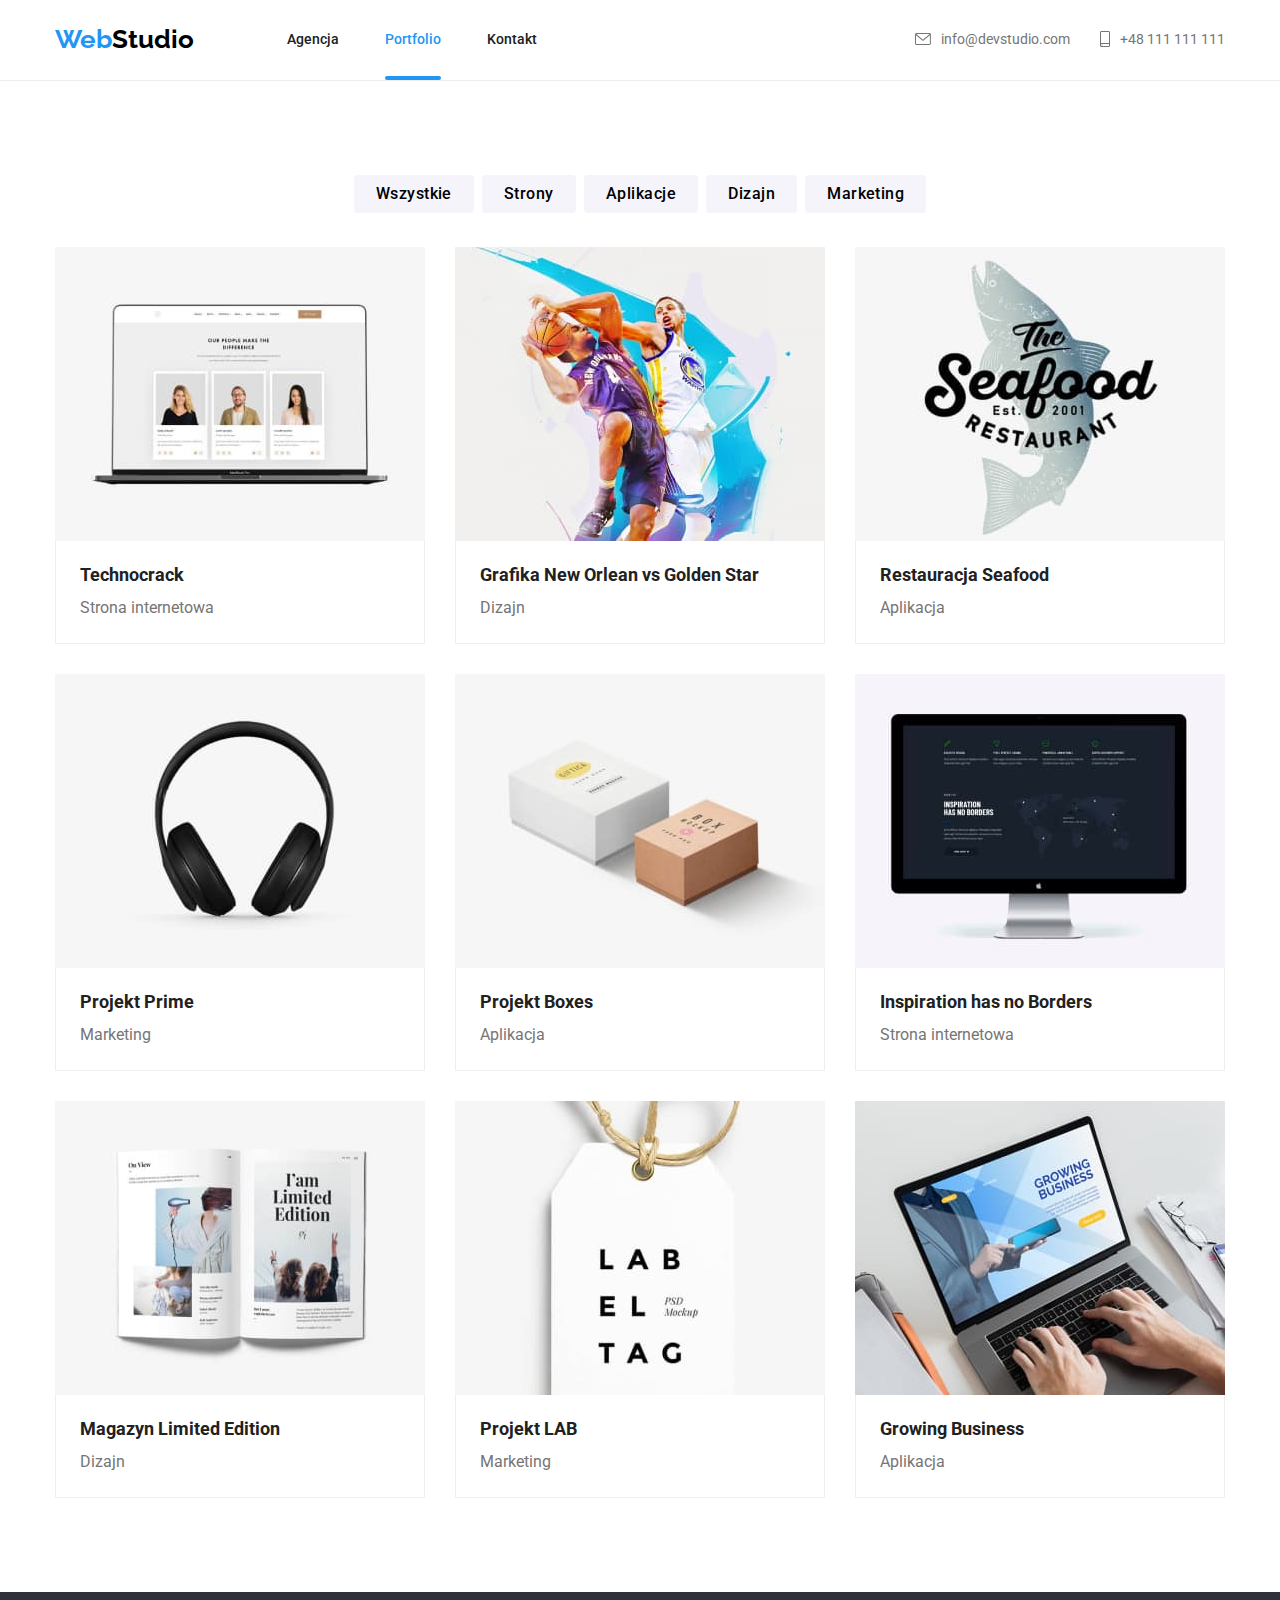
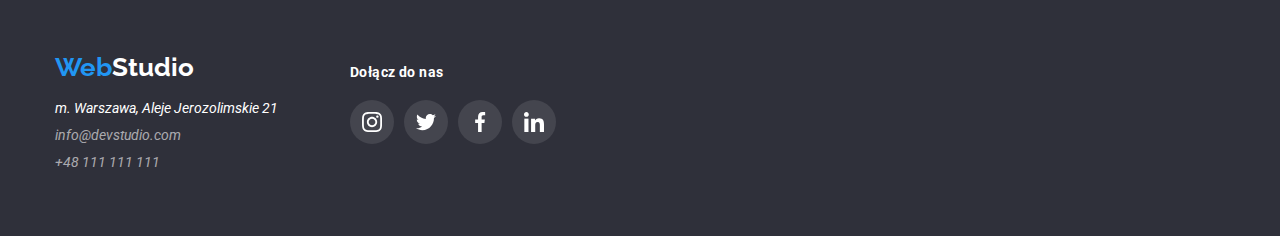
==== portfolio.html @ 13162926 "Copy previous repository" ====
<!DOCTYPE html>
<html lang="pl-PL">
  <head>
    <meta charset="UTF-8" />
    <meta http-equiv="X-UA-Compatible" content="IE=edge" />
    <meta name="viewport" content="width=device-width, initial-scale=1.0" />
    <link
      rel="stylesheet"
      href="https://cdnjs.cloudflare.com/ajax/libs/modern-normalize/1.0.0/modern-normalize.min.css"
    />
    <link rel="preconnect" href="https://fonts.googleapis.com" />
    <link rel="preconnect" href="https://fonts.gstatic.com" crossorigin />
    <link
      href="https://fonts.googleapis.com/css2?family=Raleway:wght@700&family=Roboto:wght@400;500;700;900&display=swap"
      rel="stylesheet"
    />
    <link rel="stylesheet" href="css/styles.css" />
    <title>Zadanie domowe #5- portfolio</title>
  </head>
  <body>
    <header class="header-class">
      <div class="container">
        <nav class="navigation">
          <ul class="links list">
            <li>
              <a class="logo" href="index.html"
                ><span class="first">Web</span
                ><span class="second">Studio</span></a
              >
            </li>
            <li class="links-item"><a href="index.html">Agencja</a></li>
            <li class="links-item">
              <a class="active" href="portfolio.html">Portfolio</a>
            </li>
            <li class="links-item"><a href="#">Kontakt</a></li>
          </ul>
        </nav>
        <div class="links header-adress">
          <a class="contact" href="mailto:info@devstudio.com">
            <svg class="icon" width="16" height="12">
              <use href="images/svg-icons/icons.svg#icon-envelope"></use>
            </svg>
            info@devstudio.com
          </a>
          <a class="contact" href="tel:+48111111111">
            <svg class="icon" width="10" height="16">
              <use href="images/svg-icons/icons.svg#icon-smartphone"></use>
            </svg>
            +48 111 111 111
          </a>
        </div>
      </div>
    </header>
    <main>
      <section class="references section">
        <div class="container">
          <div class="filter">
            <ul class="list">
              <li>
                <button class="buttons" type="button">Wszystkie</button>
              </li>
              <li>
                <button class="buttons" type="button">Strony</button>
              </li>
              <li>
                <button class="buttons" type="button">Aplikacje</button>
              </li>
              <li>
                <button class="buttons" type="button">Dizajn</button>
              </li>
              <li>
                <button class="buttons" type="button">Marketing</button>
              </li>
            </ul>
          </div>

          <!--Kolejne realizacje wraz z zdjęciami-->
          <div class="references-list">
            <ul class="list">
              <li>
                <figure>
                  <div class="box-hidden">
                  <img
                    src="images/portfolio/1.jpg"
                    alt="Strona internetowa Technocrack"
                    width="370"
                    height="294"
                  />
                  <p class="hidden">
                    Technocrack jest popularną platformą wykorzystywaną do
                    rozpowszechniania koronawirusa. Firmy wykorzystują tę
                    platformę do celów szpiegowskich i ataków na
                    niezabezpieczone serwery konkurencji
                  </p>
                  </div>
                  <figcaption>
                    <strong>Technocrack</strong>
                    <p>Strona internetowa</p>
                  </figcaption>
                </figure>
              </li>
              <li>
                <figure>
                  <div class="box-hidden">
                  <img
                    src="images/portfolio/2.jpg"
                    alt="Dizajn okładki"
                    width="370"
                    height="294"
                  />
                  <p class="hidden">
                    Technocrack jest popularną platformą wykorzystywaną do
                    rozpowszechniania koronawirusa. Firmy wykorzystują tę
                    platformę do celów szpiegowskich i ataków na
                    niezabezpieczone serwery konkurencji
                  </p>
                  </div>
                  <figcaption>
                    <strong>Grafika New Orlean vs Golden Star</strong>
                    <p>Dizajn</p>
                  </figcaption>
                </figure>
              </li>
              <li>
                <figure>
                  <div class="box-hidden">
                  <img
                    src="images/portfolio/3.jpg"
                    alt="Aplikacja"
                    width="370"
                    height="294"
                  />
                  <p class="hidden">
                    Technocrack jest popularną platformą wykorzystywaną do
                    rozpowszechniania koronawirusa. Firmy wykorzystują tę
                    platformę do celów szpiegowskich i ataków na
                    niezabezpieczone serwery konkurencji
                  </p>
                  </div>
                  <figcaption>
                    <strong>Restauracja Seafood</strong>
                    <p>Aplikacja</p>
                  </figcaption>
                </figure>
              </li>
              <li>
                <figure>
                  <div class="box-hidden">
                  <img
                    src="images/portfolio/4.jpg"
                    alt="Marketing"
                    width="370"
                    height="294"
                  />
                  <p class="hidden">
                    Technocrack jest popularną platformą wykorzystywaną do
                    rozpowszechniania koronawirusa. Firmy wykorzystują tę
                    platformę do celów szpiegowskich i ataków na
                    niezabezpieczone serwery konkurencji
                  </p>
                  </div>
                  <figcaption>
                    <strong>Projekt Prime</strong>
                    <p>Marketing</p>
                  </figcaption>
                </figure>
              </li>
              <li>
                <figure>
                  <div class="box-hidden">
                  <img
                    src="images/portfolio/5.jpg"
                    alt="Aplikacja"
                    width="370"
                    height="294"
                  />
                  <p class="hidden">
                    Technocrack jest popularną platformą wykorzystywaną do
                    rozpowszechniania koronawirusa. Firmy wykorzystują tę
                    platformę do celów szpiegowskich i ataków na
                    niezabezpieczone serwery konkurencji
                  </p>
                  </div>
                  <figcaption>
                    <strong>Projekt Boxes</strong>
                    <p>Aplikacja</p>
                  </figcaption>
                </figure>
              </li>
              <li>
                <figure>
                  <div class="box-hidden">
                  <img
                    src="images/portfolio/6.jpg"
                    alt="Strona internetowa Borders"
                    width="370"
                    height="294"
                  />
                  <p class="hidden">
                    Technocrack jest popularną platformą wykorzystywaną do
                    rozpowszechniania koronawirusa. Firmy wykorzystują tę
                    platformę do celów szpiegowskich i ataków na
                    niezabezpieczone serwery konkurencji
                  </p>
                  </div>
                  <figcaption>
                    <strong>Inspiration has no Borders</strong>
                    <p>Strona internetowa</p>
                  </figcaption>
                </figure>
              </li>
              <li>
                <figure>
                  <div class="box-hidden">
                  <img
                    src="images/portfolio/7.jpg"
                    alt="Dizajn magazynu"
                    width="370"
                    height="294"
                  />
                  <p class="hidden">
                    Technocrack jest popularną platformą wykorzystywaną do
                    rozpowszechniania koronawirusa. Firmy wykorzystują tę
                    platformę do celów szpiegowskich i ataków na
                    niezabezpieczone serwery konkurencji
                  </p>
                  </div>
                  <figcaption>
                    <strong>Magazyn Limited Edition</strong>
                    <p>Dizajn</p>
                  </figcaption>
                </figure>
              </li>
              <li>
                <figure>
                  <div class="box-hidden">
                  <img
                    src="images/portfolio/8.jpg"
                    alt="Marketing LAB"
                    width="370"
                    height="294"
                  />
                  <p class="hidden">
                    Technocrack jest popularną platformą wykorzystywaną do
                    rozpowszechniania koronawirusa. Firmy wykorzystują tę
                    platformę do celów szpiegowskich i ataków na
                    niezabezpieczone serwery konkurencji
                  </p>
                  </div>
                  <figcaption>
                    <strong>Projekt LAB</strong>
                    <p>Marketing</p>
                  </figcaption>
                </figure>
              </li>
              <li>
                <figure>
                  <div class="box-hidden">
                  <img
                    src="images/portfolio/9.jpg"
                    alt="Aplikacja biznes"
                    width="370"
                    height="294"
                  />
                  <p class="hidden">
                    Technocrack jest popularną platformą wykorzystywaną do
                    rozpowszechniania koronawirusa. Firmy wykorzystują tę
                    platformę do celów szpiegowskich i ataków na
                    niezabezpieczone serwery konkurencji
                  </p>
                  </div>
                  <figcaption>
                    <strong>Growing Business</strong>
                    <p>Aplikacja</p>
                  </figcaption>
                </figure>
              </li>
            </ul>
          </div>
        </div>
      </section>
    </main>
    <footer class="foot">
      <div class="container">
        <div class="adress-container">
          <a class="logo" href="index.html"
            ><span class="first">Web</span><span class="second">Studio</span></a
          >
          <address class="links">
            <ul class="list">
              <li>
                <a
                  class="destination"
                  href="https://goo.gl/maps/p25ySm6ebSeNZqWq9"
                  target="_blank"
                  >m. Warszawa, Aleje Jerozolimskie 21</a
                >
              </li>
              <li>
                <a class="contact" href="mailto:info@devstudio.com"
                  >info@devstudio.com</a
                >
              </li>
              <li>
                <a class="contact" href="tel:+48111111111">+48 111 111 111</a>
              </li>
            </ul>
          </address>
        </div>
        <div class="social-container">
          <h3>Dołącz do nas</h3>
          <ul class="list social-list">
            <li class="social-links">
              <a class="social-link" href="#">
                <svg class="social-icon" width="20" height="20">
                  <use href="images/svg-icons/icons.svg#icon-instagram"></use>
                </svg>
              </a>
            </li>
            <li class="social-links">
              <a class="social-link" href="#">
                <svg class="social-icon" width="20" height="20">
                  <use href="images/svg-icons/icons.svg#icon-twitter"></use>
                </svg>
              </a>
            </li>
            <li class="social-links">
              <a class="social-link" href="#">
                <svg class="social-icon" width="20" height="20">
                  <use href="images/svg-icons/icons.svg#icon-facebook"></use>
                </svg>
              </a>
            </li>
            <li class="social-links">
              <a class="social-link" href="#">
                <svg class="social-icon" width="20" height="20">
                  <use href="images/svg-icons/icons.svg#icon-linkedin"></use>
                </svg>
              </a>
            </li>
          </ul>
        </div>
      </div>
    </footer>
  </body>
</html>
---- css/styles.css ----
/* 
    Reguły czcionek:
     font-family: 'Raleway', sans-serif;
     font-family: 'Roboto', sans-serif;
*/
/* Variables CSS*/
:root {
  --main-txt-color: rgba(33, 33, 33, 1);
  --buttons-first-color: rgba(245, 244, 250, 1);
  --main-color: rgba(33, 150, 243, 1);
  --logo-white-color: rgba(255, 255, 255, 1);
  --logo-dark-color: rgba(0, 0, 0, 1);
  --dark-motive: rgba(47, 48, 58, 1);
  --team-bg-color: rgba(245, 244, 250, 1);
  --footer-links-color: rgba(255, 255, 255, 0.6);
  --nav-second-color: rgba(117, 117, 117, 1);
  --line-height-small: 1.172;
  --line-height-big: 1.714;
}
/* General body styling*/
body {
  font-family: "Roboto", sans-serif;
  color: var(--main-txt-color);
}
/*
*,
*::after,
*::before{
  margin: 0;
  padding: 0;
*/
h1,
h2,
h3,
h4,
h5,
h6 {
  margin: 0;
  padding: 0;
}
dl,
dt,
dd {
  margin: 0;
  padding: 0;
}
ul,
ol,
figure,
figcaption {
  margin: 0;
  padding: 0;
}
p {
  padding: 0;
  margin: 0;
}
img {
  display: block;
}
.list {
  list-style: none;
}
.link {
  text-decoration: none;
}

/* =========================== kontenery ============================= */
.container {
  width: 1200px;
  padding: 0 15px;
  display: flex;
  align-items: center;
  margin: 0 auto;
}
.section {
  padding: 94px 0;
}
.navigation .links {
  display: flex;
  align-items: center;
}
header .container {
  padding-top: 24px;
  padding-bottom: 25px;
}
.header-class {
  border-bottom: 1px solid #ececec;
}

.links .logo {
  margin-right: 93px;
}
.links .links-item:not(:last-child) {
  margin-right: 46px;
}
.order .container {
  flex-direction: column;
  text-align: center;
}
.order h1 {
  margin-bottom: 30px;
  width: 696px;
}
.order {
  padding: 200px 0;
}
/* ========= Description container ======= */

.description .container dl {
  display: flex;
  justify-content: space-between;
  width: inherit;
}
.container-secondary {
  width: 270px;
}
.description .container-secondary dt {
  margin-bottom: 10px;
}

/* ====== END ======= */

/* ============= About us container ======= */

.about-us .container {
  flex-direction: column;
  align-items: center;
}

.about-us .container .list {
  display: flex;
  margin-top: 50px;
  justify-content: space-between;
  width: inherit;
}
/* ====== END ======= */

/* ==============  Team container ================= */
.team .container {
  flex-direction: column;
  align-items: center;
}
.team .container .team-list {
  display: flex;
  justify-content: space-between;
  margin-top: 50px;
  width: inherit;
  padding: inherit;
}

.team .container .list li {
  background-color: var(--logo-white-color);
  width: 270px;
}
.team .container figcaption {
  padding: 30px 0 0 0;
  text-align: center;
}
.team .container p {
  margin-top: 10px;
}
/* ========== Team container END ======= */

/* ============ References ============ */
.references .container {
  flex-direction: column;
}
.references-list ul {
  display: flex;
  flex-wrap: wrap;
  margin-left: -30px;
  margin-top: -30px;
}
.references-list li {
  margin-left: 30px;
  margin-top: 30px;
  flex-basis: calc(100% / 3 - 30px);
  transition: box-shadow 250ms cubic-bezier(0.4, 0, 0.2, 1);
}
.references-list li:hover {
  box-shadow: 1px 4px 6px 0px rgba(0, 0, 0, 0.16),
    0px 4px 4px 0px rgba(0, 0, 0, 0.06), 0px 1px 1px 0px rgba(0, 0, 0, 0.12);
}
.references .filter ul {
  margin-bottom: 34px;
  width: 572px;
}
.references .filter li:not(:last-of-type) {
  margin-right: 8px;
}
.references .filter .buttons {
  padding: 6px 22px;
  border-radius: 4px;
  border: 0;
}
.references-list figcaption {
  border: 1px solid #eeeeee;
  padding: 20px 24px;
  margin-top: -0.3em;
}

/* ===================== Header ============ */

.header-adress {
  margin-left: auto;
  display: flex;
}
.header-adress a:first-child {
  margin-right: 30px;
}
.header-adress svg {
  margin-right: 10px;
}
.header-adress .contact {
  display: flex;
  flex-direction: row;
  align-items: center;
  fill: rgba(117, 117, 117, 1);
  transition: fill 250ms cubic-bezier(0.4, 0, 0.2, 1);
}
.header-adress .contact:hover,
.header-adress .contact:focus {
  fill: var(--main-color);
}

/* ==================== FOoter =============== */

.foot .container {
  flex-direction: row;
  align-items: flex-start;
  padding-top: 60px;
  padding-bottom: 60px;
}
.foot .container .links {
  margin-top: 11px;
}
.social-container {
  display: flex;
  flex-direction: column;
  justify-content: center;
  margin: 12px 0 0 72px;
}
.social-container .social-list {
  padding: 0;
  margin-top: 20px;
}
.social-container .social-list .social-link {
  fill: var(--logo-white-color);
  background-color: rgba(255, 255, 255, 0.1);
  transition: fill 250ms cubic-bezier(0.4, 0, 0.2, 1),
    background-color 250ms cubic-bezier(0.4, 0, 0.2, 1);
}
.social-container .social-list .social-link:hover,
.social-container .social-list .social-link:focus {
  fill: var(--logo-white-color);
  background-color: var(--main-color);
  outline: none;
}
/* ================ Portfolio Styling =======*/
.filter .list,
.references-list .list {
  display: flex;
  justify-content: center;
}

/* Buttons styling */

.buttons {
  background-color: var(--buttons-first-color);
  font-family: "Roboto", sans-serif;
  font-size: 16px;
  font-weight: 500;
  line-height: 1.625;
  letter-spacing: 0.03em;
  transition: color 250ms cubic-bezier(0.4, 0, 0.2, 1),
    box-shadow 250ms cubic-bezier(0.4, 0, 0.2, 1),
    background-color 250ms cubic-bezier(0.4, 0, 0.2, 1);
}

.buttons:hover,
.buttons:focus {
  background-color: var(--main-color);
  color: var(--buttons-first-color);
  box-shadow: 0px 2px 2px 0px rgba(0, 0, 0, 0.12),
    0px 1px 2px 0px rgba(0, 0, 0, 0.08), 0px 3px 1px 0px rgba(0, 0, 0, 0.1);

  cursor: pointer;
  outline: none;
}
.order .buttons {
  background-color: var(--main-color);
  color: var(--logo-white-color);
  font-weight: 700;
  line-height: 1.875;
  width: 200px;
  border-radius: 4px;
  border: 0;
  padding: 10px 41px;
  letter-spacing: 0.06em;
  transition: color 250ms cubic-bezier(0.4, 0, 0.2, 1),
    background-color 250ms cubic-bezier(0.4, 0, 0.2, 1);
}
.order button:hover {
  background-color: var(--buttons-first-color);
  color: var(--main-txt-color);
}

/*                                             links styling                               */
/* logo */
.navigation .links .logo,
.foot .logo,
.navigation .links .logo:visited {
  font-family: "Raleway", sans-serif;
  font-weight: 700;
  font-size: 26px;
  line-height: 1.174;
  text-decoration: none;
}
.logo .first {
  color: var(--main-color);
}
.navigation .logo .second {
  color: var(--logo-dark-color);
}
.foot .logo .second {
  color: var(--logo-white-color);
}
/*                                  links                          */
/* main and head */

.links a {
  text-decoration: none;
  color: var(--main-txt-color);
  font-size: 14px;
  transition: color 250ms cubic-bezier(0.4, 0, 0.2, 1);
}
.navigation .links {
  line-height: var(--line-height-small);
  font-weight: 500;
}
.links .contact {
  color: var(--nav-second-color);
}

/* footer */
.foot .links {
  line-height: var(--line-height-big);
}
.foot .destination {
  text-decoration: none;
  color: var(--logo-white-color);
}

.foot .contact {
  color: var(--footer-links-color);
}
/* Hover and Focus*/
.links a:hover,
.links a:focus {
  color: var(--main-color);
  outline: none;
}

/*                                       Background colors                                  */

.navigation {
  background-color: var(--logo-white-color);
}
.order,
.foot {
  background-color: var(--dark-motive);
}
.team {
  background-color: var(--team-bg-color);
}
.order {
  background-image: linear-gradient(
      rgba(47, 48, 58, 0.4),
      rgba(47, 48, 58, 0.4)
    ),
    url("../images/studio/background.jpg");
  background-size: contain;
  background-repeat: no-repeat;
  background-position: 50% 50%;
}
/*                                        Fonts                                           */
/* H1 */
.order h1 {
  font-size: 44px;
  font-weight: 900;
  line-height: 1.364;
  color: var(--logo-white-color);
  letter-spacing: 0.06em;
}
.foot h3 {
  color: var(--logo-white-color);
  font-size: 14px;
  font-weight: 700;
  line-height: 1.143;
  letter-spacing: 0.03em;
  text-align: left;
}
/* section description */
.description {
  font-size: 14px;
}
.description dt {
  font-weight: 700;
  line-height: var(--line-height-small);
}
.description dd {
  line-height: var(--line-height-big);
  color: var(--nav-second-color);
  letter-spacing: 0.03em;
}
.description .icon-container {
  background-color: var(--team-bg-color);
  text-align: center;
  padding: 25px 0;
  margin-bottom: 30px;
}
.description {
  padding-bottom: 0;
}

/* aboout us */
.about-us h2,
.team h2,
.customers h2 {
  font-size: 36px;
  font-weight: 700;
  line-height: var(--line-height-small);
}
.about-us-list {
  width: inherit;
  padding: inherit;
}
/* team */
.team figcaption {
  line-height: var(--line-height-small);
  color: var(--nav-second-color);
}
.team strong {
  font-weight: 500;
  color: var(--main-txt-color);
}
.team figcaption a {
  display: block;
}
.team .team-list > li {
  box-shadow: 0 1px 3px 0 rgba(0, 0, 0, 0.12), 0 1px 1px 0 rgba(0, 0, 0, 0.14),
    0 1px 2px 0 rgba(0, 0, 0, 0.2);
}
/* References-list*/
.references-list p {
  line-height: 1.875;
  color: var(--nav-second-color);
}
.references-list strong {
  line-height: 2;
  font-size: 18px;
}

/* ========================== Social Links ================== */
.social-list {
  display: flex;
  align-items: center;
  justify-content: space-between;
  padding: 16px 32px 18px 32px;
}
.social-links {
  display: flex;
  align-items: center;
  justify-content: center;
}
.social-link {
  display: flex;
  width: 44px;
  height: 44px;
  border-radius: 50%;
  background-color: rgba(255, 255, 255, 1);
  align-items: center;
  justify-content: center;
  fill: rgba(175, 177, 184, 1);
  transition: fill 200ms cubic-bezier(0.4, 0, 0.2, 1),
    background-color 250ms cubic-bezier(0.4, 0, 0.2, 1);
}
.social-links:not(:first-of-type) {
  margin-left: 10px;
}
.social-link:hover,
.social-link:focus {
  background-color: rgba(33, 150, 243, 1);
  fill: rgba(255, 255, 255, 1);
}
/* ======================== end social links ================= */

/* ============================ CUSTOMER STYLING ============================ */

.customers .container {
  flex-direction: column;
  align-items: center;
}
.customers-list {
  display: flex;
  justify-content: space-between;
  width: inherit;
  padding: inherit;
  margin-top: 50px;
}
.customers-link {
  display: flex;
  width: 170px;
  height: 92px;
  border: 1px solid rgba(175, 177, 184, 1);
  border-radius: 3px;
  padding: 16px 32px;
  fill: rgba(175, 177, 184, 1);
  transition: fill 250ms cubic-bezier(0.4, 0, 0.2, 1),
    border 250ms cubic-bezier(0.4, 0, 0.2, 1);
}
.customers-link:hover,
.customers-link:focus {
  fill: var(--main-color);
  border: 1px solid var(--main-color);
  outline: none;
}
/* ============================== Positioning Elements ========================== */

/* --------- Czym się zajmujemy ------- */

.about-us-list li {
  position: relative;
}

.about-us-list .label {
  position: absolute;
  text-transform: uppercase;
  font-size: 14px;
  font-weight: 700;
  line-height: 1.143;
  letter-spacing: 0.03em;
  text-align: center;
  bottom: 0;
  width: 100%;
  padding: 27px 0;
  color: #fff;
  background-color: rgba(47, 48, 58, 0.8);
}

/* ---------- Navigation section --------- */
.navigation .links-item .active {
  color: var(--main-color);
  display: block;
  position: relative;
}
.navigation .links-item .active::after {
  content: "";
  height: 4px;
  width: 100%;
  background-color: var(--main-color);
  display: block;
  position: absolute;
  bottom: -33px;
  border-radius: 2px;
}
/* ---------- Navigation section end------ */

/* --------- Hidden references descr ---- */

.box-hidden .hidden {
  height: 100%;
  width: 100%;
  font-size: 18px;
  font-weight: 400;
  line-height: 1.555;
  letter-spacing: 0.03em;
  text-align: left;
  padding: 49px 45px 49px 24px;
  color: #fff;
  background-color: rgba(33, 150, 243, 0.9);
  transition: transform 250ms cubic-bezier(0.4, 0, 0.2, 1);
}
.box-hidden {
  display: block;
  height: 294px;
  overflow: hidden;
}
.references-list .list li:hover .hidden {
  transform: translatey(-100%);
}

/* ========================= MODAL BUTTON ================== */
.backdrop {
  width: 100%;
  background-color: rgba(0, 0, 0, 0.2);
  display: flex;
  position: fixed;
  left: 0;
  right: 0;
  top: 0;
  bottom: 0;
  transition: opacity 250ms cubic-bezier(0.4, 0, 0.2, 1);
}
.modal {
  width: 528px;
  min-height: 581px;
  border-radius: 4px;
  background-color: rgba(255, 255, 255, 1);
  margin: auto;
  position: relative;
}
.is-hidden {
  opacity: 0;
  /* visibility: none; */
  pointer-events: none;
}
.close-btn {
  position: absolute;
  padding: 0;
  border: 1px solid rgba(0, 0, 0, 0.1);
  background-color: rgba(255, 255, 255, 1);
  border-radius: 50%;
  width: 30px;
  height: 30px;
  right: 8px;
  top: 8px;
  cursor: pointer;
  display: flex;
}
.close-btn svg{
  fill: black;
  text-align: center;
  width: 18px;
  height: 18px;
  margin: auto;
}
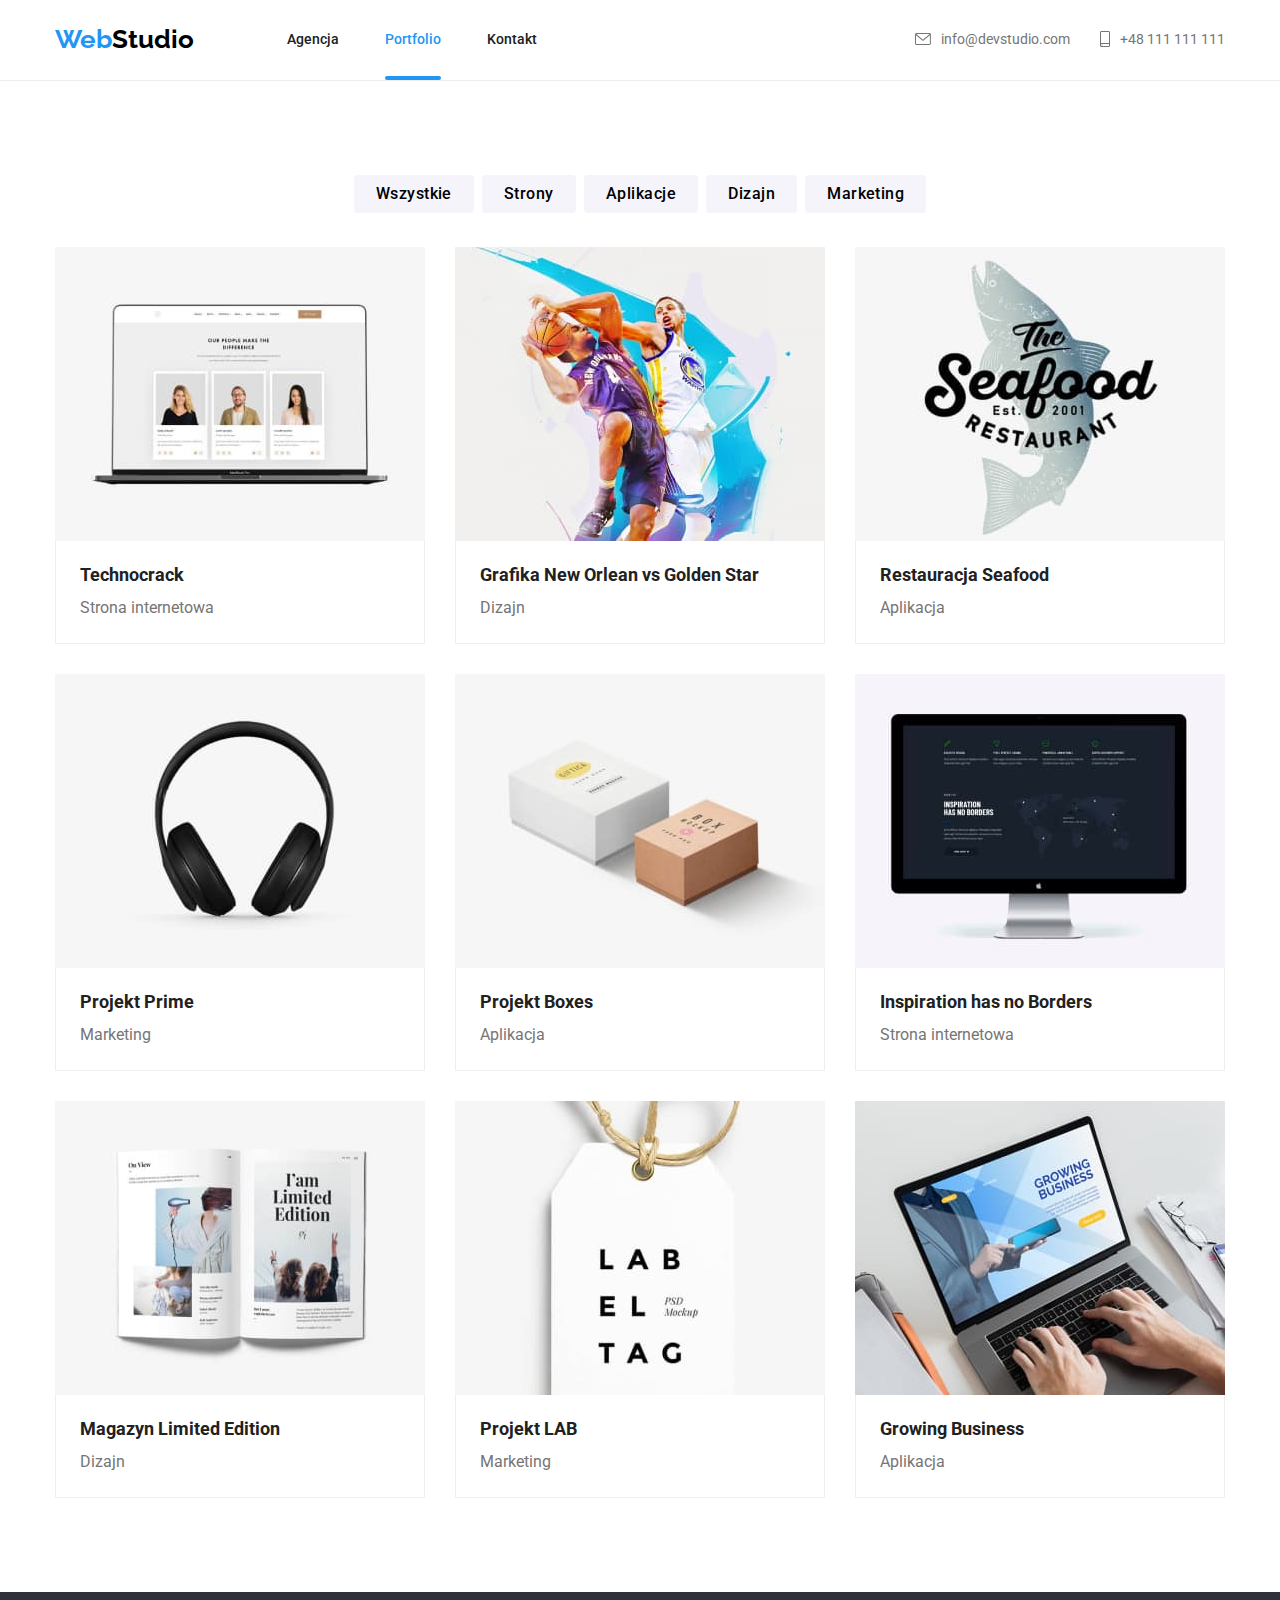
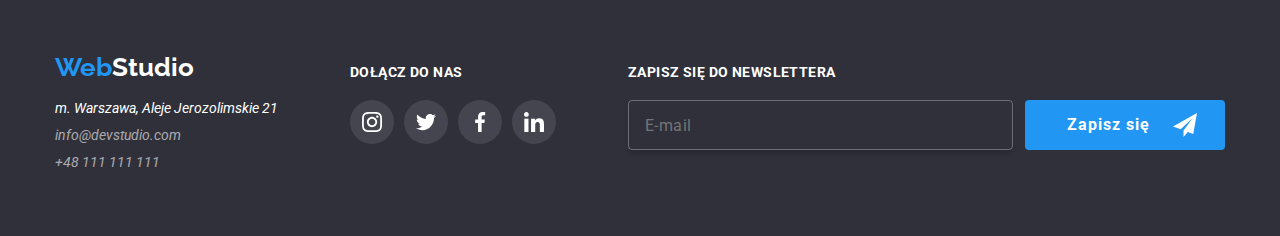
==== commit 4dbd4ed7: "Left changing focus color" ====
--- a/portfolio.html
+++ b/portfolio.html
@@ -280,7 +280,7 @@
         </div>
       </section>
     </main>
-    <footer class="foot">
+   <footer class="foot">
       <div class="container">
         <div class="adress-container">
           <a class="logo" href="index.html"
@@ -340,6 +340,19 @@
             </li>
           </ul>
         </div>
+
+        <form name="newsletter-short" class="newsletter" autocomplete="on">
+          <label class="newsletter-label">
+            <h3>Zapisz się do newslettera</h3>
+            <input type="email" name="email" placeholder="E-mail" />
+          </label>
+          <button class="buttons" type="submit">
+            Zapisz się
+            <svg class="newsletter-icon">
+              <use href="images/svg-icons/icons.svg#icon-send"></use>
+            </svg>
+          </button>
+        </form>
       </div>
     </footer>
   </body>
--- a/css/styles.css
+++ b/css/styles.css
@@ -257,6 +257,71 @@
   background-color: var(--main-color);
   outline: none;
 }
+.newsletter {
+  display: flex;
+  flex-grow: 1;
+  margin: 12px 0 0 72px;
+  justify-content: space-between;
+  position: relative;
+}
+.newsletter h3 {
+  margin-bottom: 20px;
+  display: block;
+}
+
+.newsletter-icon {
+  width: 24px;
+  height: 24px;
+  position: absolute;
+  top: 13px;
+  right: 28px;
+}
+
+.newsletter-label {
+  flex-grow: 1;
+}
+
+.newsletter input {
+  flex-grow: 1;
+  padding: 15px 0 15px 16px;
+  line-height: 1.25;
+  letter-spacing: 0.03em;
+  border-radius: 4px;
+  box-shadow: 0px 4px 4px 0px rgba(0, 0, 0, 0.15);
+  border: 1px solid rgba(255, 255, 255, 0.3);
+  background-color: transparent;
+  width: calc(100% - 12px);
+  height: 50px;
+  color: rgba(255, 255, 255, 0.3);
+  transition: color 250ms cubic-bezier(0.4, 0, 0.2, 1),
+    border-color 250ms cubic-bezier(0.4, 0, 0.2, 1);
+}
+.newsletter input:hover,
+.newsletter input:focus {
+  outline: none;
+  border: 1px solid var(--main-color);
+  color: rgba(255, 255, 255, 1);
+}
+.newsletter button {
+  background-color: var(--main-color);
+  position: relative;
+  border-radius: 4px;
+  border: 0;
+  width: 200px;
+  height: 50px;
+  bottom: -36px;
+  font-weight: 700;
+  line-height: 1.875;
+  letter-spacing: 0.06em;
+  text-align: left;
+  padding: 0 0 0 42px;
+  color: rgba(255, 255, 255, 1);
+  fill: rgba(255, 255, 255, 1);
+  transition: color 250ms cubic-bezier(0.4, 0, 0.2, 1),
+    background-color 250ms cubic-bezier(0.4, 0, 0.2, 1),
+    fill 250ms cubic-bezier(0.4, 0, 0.2, 1);
+}
+
 /* ================ Portfolio Styling =======*/
 .filter .list,
 .references-list .list {
@@ -288,7 +353,8 @@
   cursor: pointer;
   outline: none;
 }
-.order .buttons {
+.order .buttons,
+.long-form-button {
   background-color: var(--main-color);
   color: var(--logo-white-color);
   font-weight: 700;
@@ -301,8 +367,14 @@
   transition: color 250ms cubic-bezier(0.4, 0, 0.2, 1),
     background-color 250ms cubic-bezier(0.4, 0, 0.2, 1);
 }
-.order button:hover {
+.order button:hover,
+.newsletter .buttons:hover {
   background-color: var(--buttons-first-color);
+  color: var(--main-txt-color);
+  fill: rgba(0, 0, 0, 1);
+}
+.long-form-button:hover {
+  background-color: rgba(33, 150, 243, 0.4);
   color: var(--main-txt-color);
 }
 
@@ -400,6 +472,7 @@
   line-height: 1.143;
   letter-spacing: 0.03em;
   text-align: left;
+  text-transform: uppercase;
 }
 /* section description */
 .description {
@@ -629,10 +702,102 @@
   cursor: pointer;
   display: flex;
 }
-.close-btn svg{
+.close-btn svg {
   fill: black;
   text-align: center;
   width: 18px;
   height: 18px;
   margin: auto;
 }
+/* ================== FORM ===================== */
+.long-form {
+  display: flex;
+  flex-direction: column;
+  align-items: center;
+  margin: 40px;
+}
+
+.long-form legend {
+  font-size: 20px;
+  font-weight: 700;
+  line-height: 1.15;
+  letter-spacing: 0.03em;
+  text-align: center;
+  margin-bottom: 12px;
+}
+.long-form textarea {
+  resize: none;
+}
+.long-form-label {
+  font-size: 12px;
+  font-weight: 400;
+  line-height: 1.17;
+  letter-spacing: 0.01em;
+  text-align: left;
+  margin-bottom: 12px;
+  color: var(--nav-second-color);
+  position: relative;
+}
+.long-form-input::placeholder {
+  color: rgba(117, 117, 117, 0.5);
+}
+.long-form-input {
+  width: 448px;
+  border: 1px solid rgba(33, 33, 33, 0.2);
+  border-radius: 4px;
+  padding: 11px 12px 11px 42px;
+}
+.long-form-input:last-child{
+  padding-left: 12px;
+}
+.long-form-input:focus-within {
+  border-color: var(--main-color);
+  fill:var(--main-color);
+}
+.long-form-label svg{
+  position:absolute;
+  fill: var(--main-txt-color);
+  width: 18px;
+  height: 18px;
+  top: 24px;
+  left: 12px;
+}
+.long-form-label-agree {
+  font-size: 14px;
+  font-weight: 400;
+  line-height: var(--line-height-big);
+  letter-spacing: 0.03em;
+  text-align: left;
+  color: var(--nav-second-color);
+  margin-top: 20px;
+  margin-bottom: 30px;
+}
+.long-form-label-agree::before {
+  display: inline-block;
+  content: "";
+  width: 16px;
+  height: 15px;
+  background-image: url(../images/svg-icons/icon_empty.svg);
+  transition: background-image 250ms cubic-bezier(0.4, 0, 0.2, 1);
+}
+.long-form-checkbox:checked + .long-form-label-agree::before {
+  background-image: url(../images/svg-icons/icon_checked.svg);
+  background-position: 50% 0%;
+}
+
+.visually-hidden {
+  position: absolute !important;
+  clip: rect(1px 1px 1px 1px);
+  clip: rect(1px, 1px, 1px, 1px);
+  padding: 0 !important;
+  border: 0 !important;
+  height: 1px !important;
+  width: 1px !important;
+  overflow: hidden;
+}
+
+.form-term-links {
+  color: var(--main-color);
+  text-decoration: underline;
+  cursor: pointer;
+}
